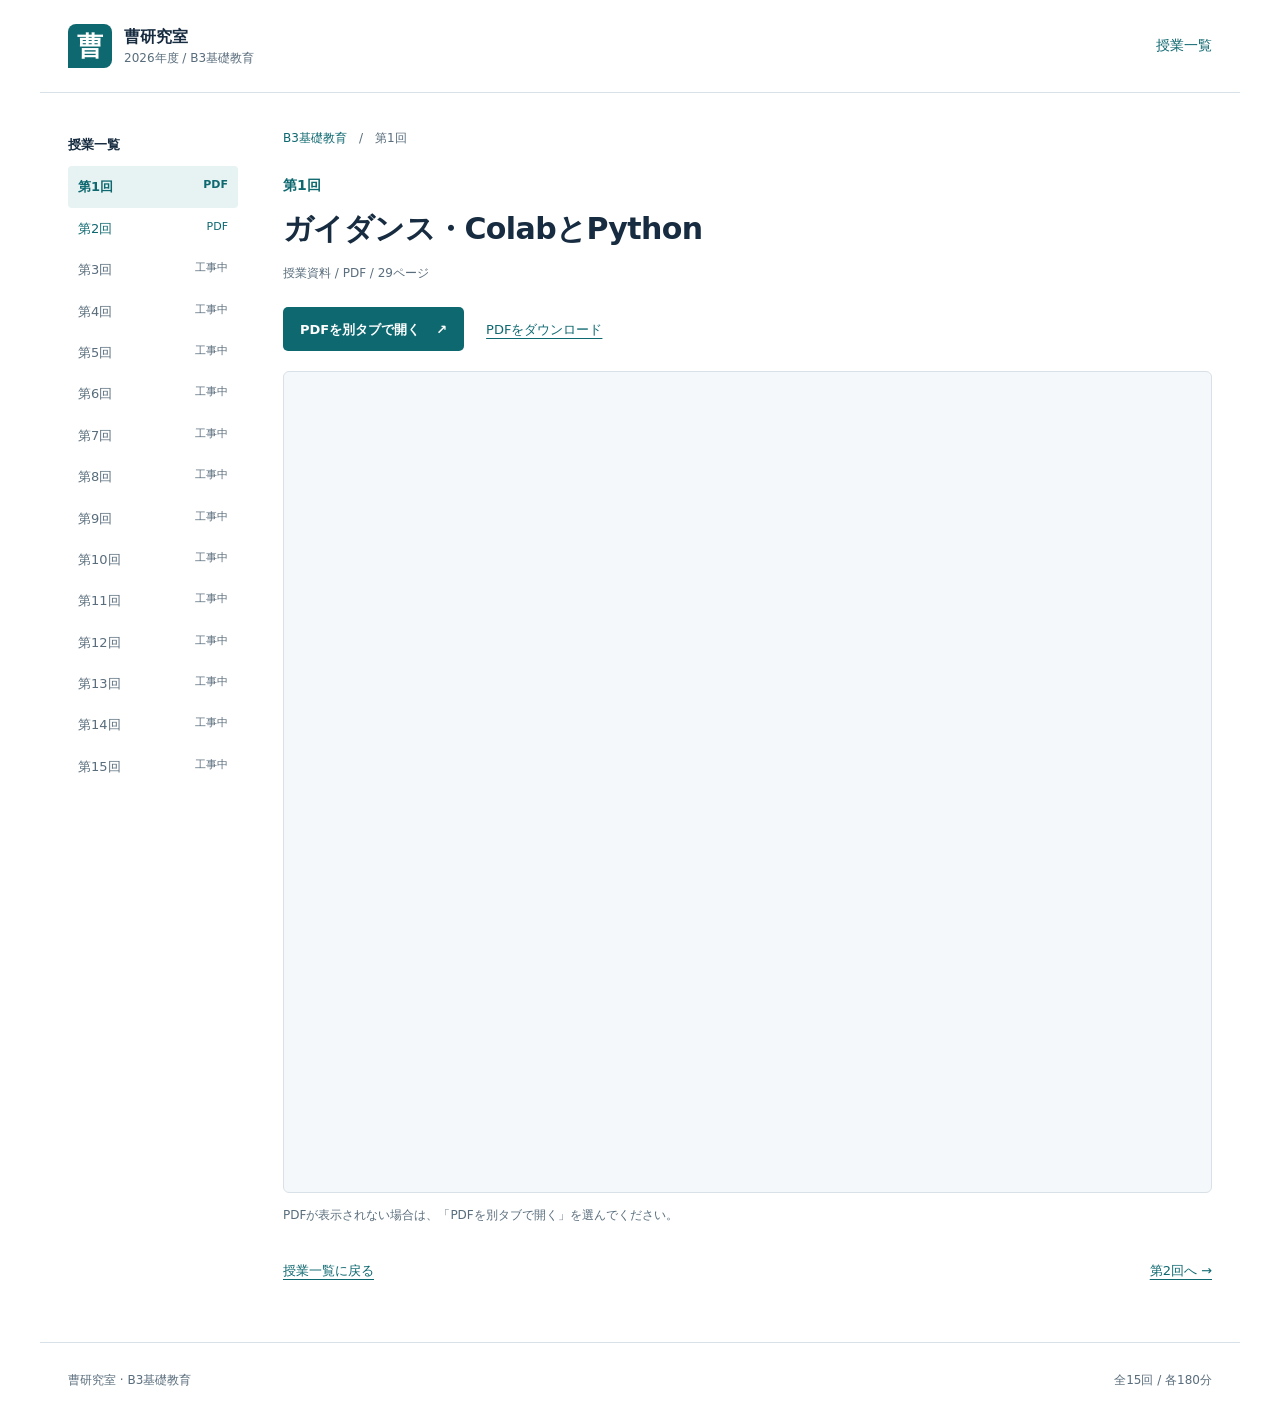
==== lessons/01/index.html @ a36f051e "Organize one 15-session course with PDFs for sessions 1 and 2" ====
<!doctype html><html lang="ja"><head><meta charset="utf-8"><meta name="viewport" content="width=device-width, initial-scale=1"><meta name="description" content="曹研究室 B3基礎教育。全15回の授業資料。"><meta name="theme-color" content="#0e6870"><title>第1回 ガイダンス・ColabとPython｜曹研究室 B3基礎教育</title><link rel="icon" href="../../assets/favicon.svg" type="image/svg+xml"><link rel="stylesheet" href="../../assets/styles.css"></head><body><a class="skip" href="#main">本文へ移動</a><header class="site-header"><a class="brand" href="../../"><span class="brand-mark" aria-hidden="true">曹</span><span>曹研究室<span class="brand-sub">2026年度 / B3基礎教育</span></span></a><a class="all-lessons" href="../../">授業一覧</a></header><main id="main" class="lesson-layout"><aside class="course-nav"><p>授業一覧</p><nav aria-label="各回の資料"><ol><li><a href="../01/" aria-current="page"><span>第1回</span><span class="nav-status">PDF</span></a></li><li><a href="../02/"><span>第2回</span><span class="nav-status">PDF</span></a></li><li class="nav-pending"><span>第3回</span><span class="nav-status">工事中</span></li><li class="nav-pending"><span>第4回</span><span class="nav-status">工事中</span></li><li class="nav-pending"><span>第5回</span><span class="nav-status">工事中</span></li><li class="nav-pending"><span>第6回</span><span class="nav-status">工事中</span></li><li class="nav-pending"><span>第7回</span><span class="nav-status">工事中</span></li><li class="nav-pending"><span>第8回</span><span class="nav-status">工事中</span></li><li class="nav-pending"><span>第9回</span><span class="nav-status">工事中</span></li><li class="nav-pending"><span>第10回</span><span class="nav-status">工事中</span></li><li class="nav-pending"><span>第11回</span><span class="nav-status">工事中</span></li><li class="nav-pending"><span>第12回</span><span class="nav-status">工事中</span></li><li class="nav-pending"><span>第13回</span><span class="nav-status">工事中</span></li><li class="nav-pending"><span>第14回</span><span class="nav-status">工事中</span></li><li class="nav-pending"><span>第15回</span><span class="nav-status">工事中</span></li></ol></nav></aside><article class="lesson-page"><nav class="breadcrumb" aria-label="パンくず"><a href="../../">B3基礎教育</a><span aria-hidden="true">/</span><span>第1回</span></nav><header class="lesson-heading"><p class="course-label">第1回</p><h1>ガイダンス・ColabとPython</h1><p class="pdf-description">授業資料 / PDF / 29ページ</p></header><div class="pdf-actions"><a class="button primary" href="../../materials/01/slides.pdf" target="_blank" rel="noopener">PDFを別タブで開く <span aria-hidden="true">↗</span></a><a class="download-link" href="../../materials/01/slides.pdf" download="B3_第1回.pdf">PDFをダウンロード</a></div><div class="pdf-viewer"><iframe src="../../materials/01/slides.pdf#view=FitH" title="第1回 ガイダンス・ColabとPython 授業資料PDF"></iframe></div><p class="viewer-note">PDFが表示されない場合は、「PDFを別タブで開く」を選んでください。</p><nav class="lesson-bottom" aria-label="授業の移動"><a href="../../">授業一覧に戻る</a><a href="../02/">第2回へ →</a></nav></article></main><footer class="site-footer"><span>曹研究室 · B3基礎教育</span><span>全15回 / 各180分</span></footer></body></html>
---- assets/styles.css ----
:root{--ink:#172c40;--muted:#596d7c;--teal:#0e6870;--line:#d8e1e7;--wash:#f5f8fa;--focus:#d67516}*{box-sizing:border-box}html{scroll-behavior:smooth}body{margin:0;color:var(--ink);background:#fff;font-family:"Noto Sans CJK JP","Yu Gothic","Hiragino Kaku Gothic ProN",system-ui,sans-serif;font-size:16px;line-height:1.8}a{color:var(--teal);text-underline-offset:4px}a:hover{color:#284cbd}a:focus-visible{outline:3px solid var(--focus);outline-offset:4px}h1,h2,p,ol{margin:0}h1,h2{line-height:1.5}.skip{position:absolute;left:20px;top:-100px;background:white;padding:8px 16px;z-index:10}.skip:focus{top:10px}.site-header{max-width:1200px;margin:auto;padding:24px 28px;border-bottom:1px solid var(--line);display:flex;justify-content:space-between;align-items:center;gap:24px}.brand{display:flex;gap:12px;align-items:center;text-decoration:none;color:var(--ink);font-weight:700;line-height:1.5}.brand-mark{display:grid;place-items:center;width:44px;height:44px;background:var(--teal);color:white;font-size:26px;border-radius:8px 8px 8px 0}.brand-sub{display:block;color:var(--muted);font-size:12px;font-weight:500}.all-lessons{font-size:14px;text-decoration:none}.course-home{max-width:1000px;padding:0 28px 65px;margin:auto}.course-intro{padding:52px 0 38px}.course-label{font-size:14px;font-weight:700;color:var(--teal);margin-bottom:8px}.course-intro h1{font-size:42px;letter-spacing:-.03em}.course-description{font-size:17px;color:var(--muted);margin:14px 0 20px}.course-facts{display:flex;gap:24px;color:var(--muted);font-size:13px}.outline-heading{display:flex;align-items:center;justify-content:space-between;gap:20px;margin-bottom:15px}.outline-heading h2{font-size:23px}.outline-heading p{font-size:12px;color:var(--muted)}.lesson-list{list-style:none;padding:0;border-top:2px solid var(--teal)}.lesson-list>li{border-bottom:1px solid var(--line)}.lesson-row{display:grid;grid-template-columns:100px minmax(0,1fr) auto;align-items:center;gap:24px;min-height:75px;padding:19px 22px}.available{color:var(--ink);text-decoration:none}.available:hover{background:#edf6f6;color:var(--teal)}.lesson-number{font-size:17px;font-weight:700;white-space:nowrap}.available .lesson-number{color:var(--teal)}.lesson-title{font-size:16px;font-weight:600}.row-action{font-size:13px;color:var(--teal);white-space:nowrap}.row-action span{margin-left:10px}.pending{background:var(--wash);min-height:66px;color:var(--muted)}.pending .lesson-number{font-weight:500}.construction{font-size:14px;grid-column:2/4}.site-footer{max-width:1200px;padding:27px 28px;margin:auto;display:flex;justify-content:space-between;gap:20px;border-top:1px solid var(--line);font-size:12px;color:var(--muted)}.lesson-layout{max-width:1200px;margin:auto;display:grid;grid-template-columns:170px minmax(0,1fr);gap:45px;padding:35px 28px 60px}.course-nav{font-size:13px;padding-top:5px}.course-nav>p{font-weight:700;margin-bottom:10px}.course-nav ol{list-style:none;padding:0}.course-nav li a,.nav-pending{display:flex;justify-content:space-between;gap:20px;padding:9px 10px}.course-nav li a{text-decoration:none;border-radius:4px}.course-nav a[aria-current=page]{background:#e7f2f2;font-weight:700}.nav-pending{color:var(--muted)}.nav-status{font-size:11px}.breadcrumb{display:flex;gap:12px;font-size:12px;color:var(--muted);margin-bottom:23px}.breadcrumb a{text-decoration:none}.lesson-heading h1{font-size:30px;letter-spacing:-.02em}.pdf-description{font-size:12px;color:var(--muted);margin-top:12px}.pdf-actions{display:flex;align-items:center;flex-wrap:wrap;gap:22px;margin:23px 0 20px}.button{display:inline-flex;align-items:center;justify-content:center;gap:16px;padding:10px 17px;border-radius:5px;text-decoration:none;min-height:44px;font-size:13px;font-weight:700}.button.primary{background:var(--teal);color:white}.button.primary:hover{background:#084f56}.download-link{font-size:13px}.pdf-viewer{border:1px solid var(--line);background:var(--wash);border-radius:6px;overflow:hidden}.pdf-viewer iframe{display:block;width:100%;height:820px;border:0}.viewer-note{font-size:12px;color:var(--muted);margin-top:12px}.lesson-bottom{display:flex;justify-content:space-between;font-size:13px;gap:20px;margin-top:32px}.lesson-page{min-width:0}@media(max-width:800px){.lesson-layout{grid-template-columns:1fr;gap:0;padding:25px 20px 40px}.course-nav{display:none}.lesson-heading h1{font-size:26px}.pdf-viewer iframe{height:70vh;min-height:420px}}@media(max-width:600px){.site-header{padding:20px}.course-home{padding:0 20px 45px}.course-intro{padding:35px 0 28px}.course-intro h1{font-size:34px}.course-description{font-size:14px}.outline-heading{align-items:start;flex-direction:column;gap:8px}.lesson-row{grid-template-columns:62px minmax(0,1fr);gap:7px 15px;padding:17px 12px}.lesson-number{font-size:16px}.lesson-title{font-size:14px}.row-action{grid-column:2;font-size:12px}.construction{grid-column:2}.pending{min-height:60px}.site-footer{padding:24px 20px;flex-wrap:wrap}.brand-sub{font-size:11px}.all-lessons{font-size:12px}.pdf-actions{gap:16px}.lesson-heading h1{font-size:24px}}@media(prefers-reduced-motion:reduce){html{scroll-behavior:auto}}
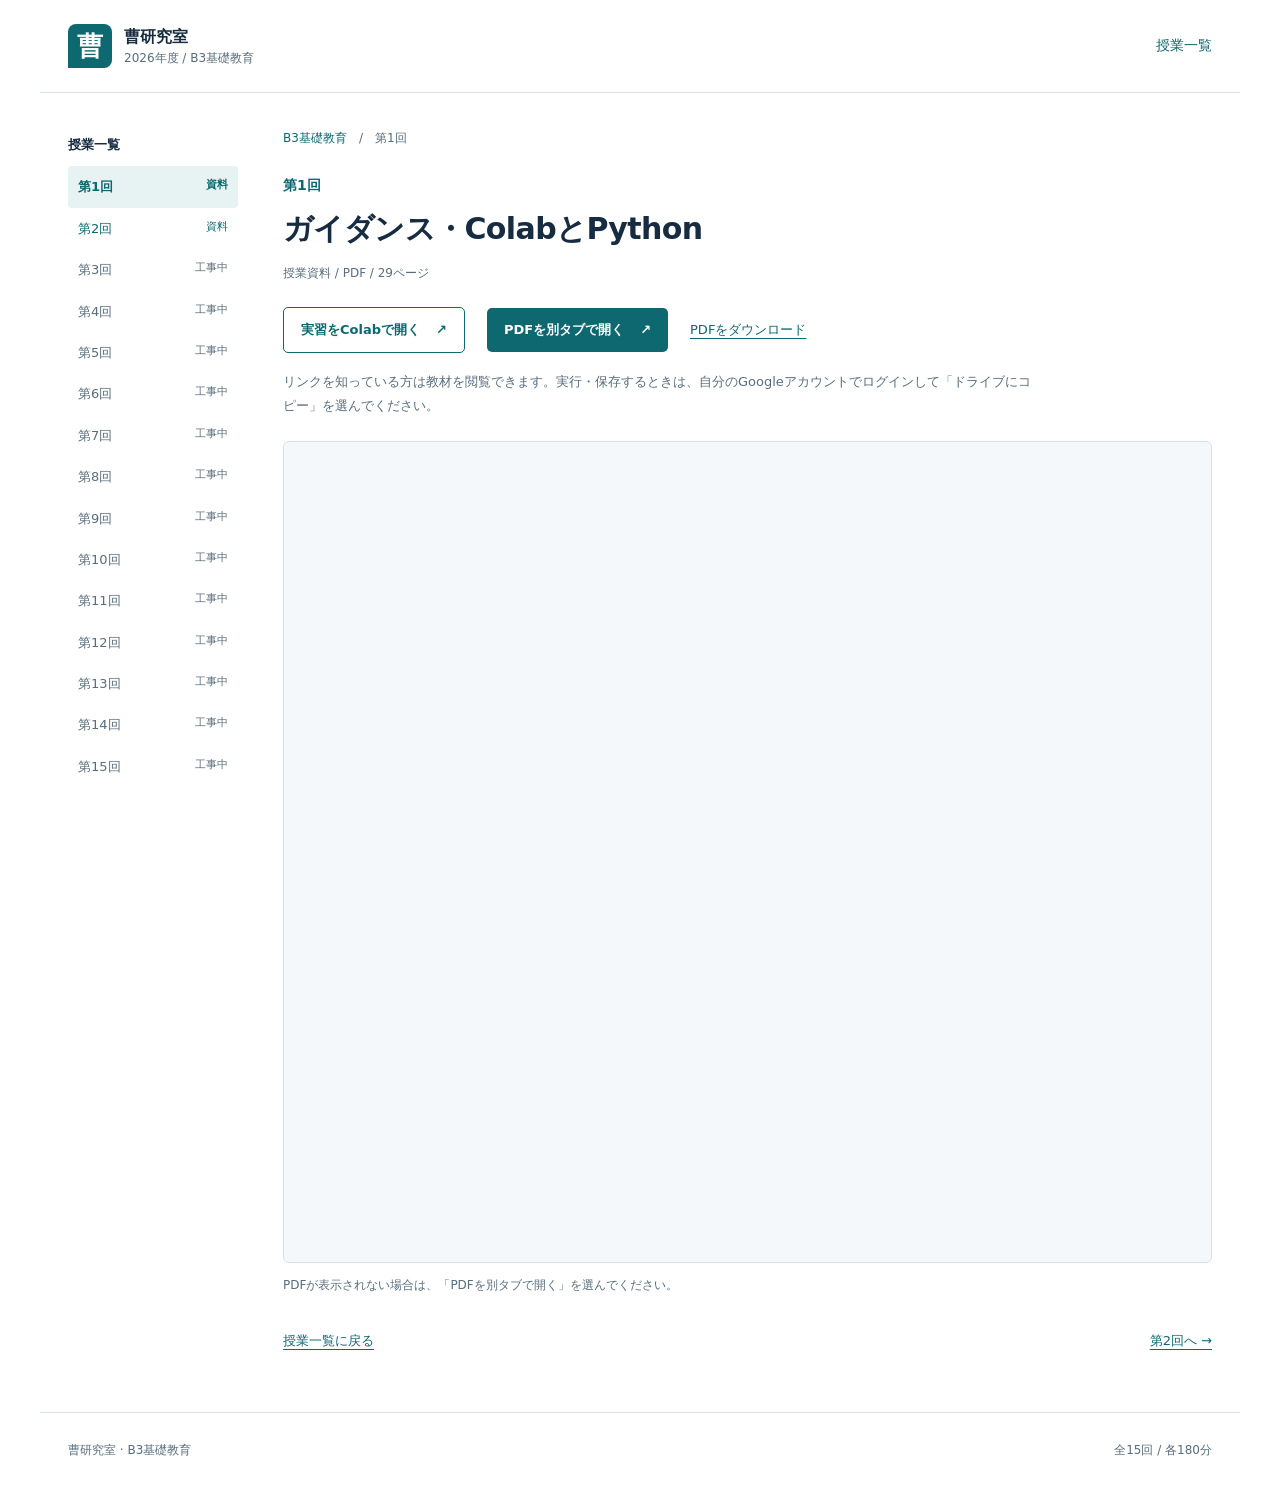
==== commit 464cf9fa: "Use original anyone-with-link Drive notebooks for Colab lessons" ====
--- a/lessons/01/index.html
+++ b/lessons/01/index.html
@@ -1 +1 @@
-<!doctype html><html lang="ja"><head><meta charset="utf-8"><meta name="viewport" content="width=device-width, initial-scale=1"><meta name="description" content="曹研究室 B3基礎教育。全15回の授業資料。"><meta name="theme-color" content="#0e6870"><title>第1回 ガイダンス・ColabとPython｜曹研究室 B3基礎教育</title><link rel="icon" href="../../assets/favicon.svg" type="image/svg+xml"><link rel="stylesheet" href="../../assets/styles.css"></head><body><a class="skip" href="#main">本文へ移動</a><header class="site-header"><a class="brand" href="../../"><span class="brand-mark" aria-hidden="true">曹</span><span>曹研究室<span class="brand-sub">2026年度 / B3基礎教育</span></span></a><a class="all-lessons" href="../../">授業一覧</a></header><main id="main" class="lesson-layout"><aside class="course-nav"><p>授業一覧</p><nav aria-label="各回の資料"><ol><li><a href="../01/" aria-current="page"><span>第1回</span><span class="nav-status">PDF</span></a></li><li><a href="../02/"><span>第2回</span><span class="nav-status">PDF</span></a></li><li class="nav-pending"><span>第3回</span><span class="nav-status">工事中</span></li><li class="nav-pending"><span>第4回</span><span class="nav-status">工事中</span></li><li class="nav-pending"><span>第5回</span><span class="nav-status">工事中</span></li><li class="nav-pending"><span>第6回</span><span class="nav-status">工事中</span></li><li class="nav-pending"><span>第7回</span><span class="nav-status">工事中</span></li><li class="nav-pending"><span>第8回</span><span class="nav-status">工事中</span></li><li class="nav-pending"><span>第9回</span><span class="nav-status">工事中</span></li><li class="nav-pending"><span>第10回</span><span class="nav-status">工事中</span></li><li class="nav-pending"><span>第11回</span><span class="nav-status">工事中</span></li><li class="nav-pending"><span>第12回</span><span class="nav-status">工事中</span></li><li class="nav-pending"><span>第13回</span><span class="nav-status">工事中</span></li><li class="nav-pending"><span>第14回</span><span class="nav-status">工事中</span></li><li class="nav-pending"><span>第15回</span><span class="nav-status">工事中</span></li></ol></nav></aside><article class="lesson-page"><nav class="breadcrumb" aria-label="パンくず"><a href="../../">B3基礎教育</a><span aria-hidden="true">/</span><span>第1回</span></nav><header class="lesson-heading"><p class="course-label">第1回</p><h1>ガイダンス・ColabとPython</h1><p class="pdf-description">授業資料 / PDF / 29ページ</p></header><div class="pdf-actions"><a class="button primary" href="../../materials/01/slides.pdf" target="_blank" rel="noopener">PDFを別タブで開く <span aria-hidden="true">↗</span></a><a class="download-link" href="../../materials/01/slides.pdf" download="B3_第1回.pdf">PDFをダウンロード</a></div><div class="pdf-viewer"><iframe src="../../materials/01/slides.pdf#view=FitH" title="第1回 ガイダンス・ColabとPython 授業資料PDF"></iframe></div><p class="viewer-note">PDFが表示されない場合は、「PDFを別タブで開く」を選んでください。</p><nav class="lesson-bottom" aria-label="授業の移動"><a href="../../">授業一覧に戻る</a><a href="../02/">第2回へ →</a></nav></article></main><footer class="site-footer"><span>曹研究室 · B3基礎教育</span><span>全15回 / 各180分</span></footer></body></html>+<!doctype html><html lang="ja"><head><meta charset="utf-8"><meta name="viewport" content="width=device-width, initial-scale=1"><meta name="description" content="曹研究室 B3基礎教育。全15回の授業資料。"><meta name="theme-color" content="#0e6870"><title>第1回 ガイダンス・ColabとPython｜曹研究室 B3基礎教育</title><link rel="icon" href="../../assets/favicon.svg" type="image/svg+xml"><link rel="stylesheet" href="../../assets/styles.css"></head><body><a class="skip" href="#main">本文へ移動</a><header class="site-header"><a class="brand" href="../../"><span class="brand-mark" aria-hidden="true">曹</span><span>曹研究室<span class="brand-sub">2026年度 / B3基礎教育</span></span></a><a class="all-lessons" href="../../">授業一覧</a></header><main id="main" class="lesson-layout"><aside class="course-nav"><p>授業一覧</p><nav aria-label="各回の資料"><ol><li><a href="../01/" aria-current="page"><span>第1回</span><span class="nav-status">資料</span></a></li><li><a href="../02/"><span>第2回</span><span class="nav-status">資料</span></a></li><li class="nav-pending"><span>第3回</span><span class="nav-status">工事中</span></li><li class="nav-pending"><span>第4回</span><span class="nav-status">工事中</span></li><li class="nav-pending"><span>第5回</span><span class="nav-status">工事中</span></li><li class="nav-pending"><span>第6回</span><span class="nav-status">工事中</span></li><li class="nav-pending"><span>第7回</span><span class="nav-status">工事中</span></li><li class="nav-pending"><span>第8回</span><span class="nav-status">工事中</span></li><li class="nav-pending"><span>第9回</span><span class="nav-status">工事中</span></li><li class="nav-pending"><span>第10回</span><span class="nav-status">工事中</span></li><li class="nav-pending"><span>第11回</span><span class="nav-status">工事中</span></li><li class="nav-pending"><span>第12回</span><span class="nav-status">工事中</span></li><li class="nav-pending"><span>第13回</span><span class="nav-status">工事中</span></li><li class="nav-pending"><span>第14回</span><span class="nav-status">工事中</span></li><li class="nav-pending"><span>第15回</span><span class="nav-status">工事中</span></li></ol></nav></aside><article class="lesson-page"><nav class="breadcrumb" aria-label="パンくず"><a href="../../">B3基礎教育</a><span aria-hidden="true">/</span><span>第1回</span></nav><header class="lesson-heading"><p class="course-label">第1回</p><h1>ガイダンス・ColabとPython</h1><p class="pdf-description">授業資料 / PDF / 29ページ</p></header><div class="pdf-actions"><a class="button colab" href="https://colab.research.google.com/drive/1ZdDFFNfeDRK4dEzME4E3wEAp5zHElpoN?usp=sharing" target="_blank" rel="noopener">実習をColabで開く <span aria-hidden="true">↗</span></a><a class="button primary" href="../../materials/01/slides.pdf" target="_blank" rel="noopener">PDFを別タブで開く <span aria-hidden="true">↗</span></a><a class="download-link" href="../../materials/01/slides.pdf" download="B3_第1回.pdf">PDFをダウンロード</a></div><p class="colab-note">リンクを知っている方は教材を閲覧できます。実行・保存するときは、自分のGoogleアカウントでログインして「ドライブにコピー」を選んでください。</p><div class="pdf-viewer"><iframe src="../../materials/01/slides.pdf#view=FitH" title="第1回 ガイダンス・ColabとPython 授業資料PDF"></iframe></div><p class="viewer-note">PDFが表示されない場合は、「PDFを別タブで開く」を選んでください。</p><nav class="lesson-bottom" aria-label="授業の移動"><a href="../../">授業一覧に戻る</a><a href="../02/">第2回へ →</a></nav></article></main><footer class="site-footer"><span>曹研究室 · B3基礎教育</span><span>全15回 / 各180分</span></footer></body></html>
--- a/assets/styles.css
+++ b/assets/styles.css
@@ -1,2 +1,4 @@
 
 :root{--ink:#172c40;--muted:#596d7c;--teal:#0e6870;--line:#d8e1e7;--wash:#f5f8fa;--focus:#d67516}*{box-sizing:border-box}html{scroll-behavior:smooth}body{margin:0;color:var(--ink);background:#fff;font-family:"Noto Sans CJK JP","Yu Gothic","Hiragino Kaku Gothic ProN",system-ui,sans-serif;font-size:16px;line-height:1.8}a{color:var(--teal);text-underline-offset:4px}a:hover{color:#284cbd}a:focus-visible{outline:3px solid var(--focus);outline-offset:4px}h1,h2,p,ol{margin:0}h1,h2{line-height:1.5}.skip{position:absolute;left:20px;top:-100px;background:white;padding:8px 16px;z-index:10}.skip:focus{top:10px}.site-header{max-width:1200px;margin:auto;padding:24px 28px;border-bottom:1px solid var(--line);display:flex;justify-content:space-between;align-items:center;gap:24px}.brand{display:flex;gap:12px;align-items:center;text-decoration:none;color:var(--ink);font-weight:700;line-height:1.5}.brand-mark{display:grid;place-items:center;width:44px;height:44px;background:var(--teal);color:white;font-size:26px;border-radius:8px 8px 8px 0}.brand-sub{display:block;color:var(--muted);font-size:12px;font-weight:500}.all-lessons{font-size:14px;text-decoration:none}.course-home{max-width:1000px;padding:0 28px 65px;margin:auto}.course-intro{padding:52px 0 38px}.course-label{font-size:14px;font-weight:700;color:var(--teal);margin-bottom:8px}.course-intro h1{font-size:42px;letter-spacing:-.03em}.course-description{font-size:17px;color:var(--muted);margin:14px 0 20px}.course-facts{display:flex;gap:24px;color:var(--muted);font-size:13px}.outline-heading{display:flex;align-items:center;justify-content:space-between;gap:20px;margin-bottom:15px}.outline-heading h2{font-size:23px}.outline-heading p{font-size:12px;color:var(--muted)}.lesson-list{list-style:none;padding:0;border-top:2px solid var(--teal)}.lesson-list>li{border-bottom:1px solid var(--line)}.lesson-row{display:grid;grid-template-columns:100px minmax(0,1fr) auto;align-items:center;gap:24px;min-height:75px;padding:19px 22px}.available{color:var(--ink);text-decoration:none}.available:hover{background:#edf6f6;color:var(--teal)}.lesson-number{font-size:17px;font-weight:700;white-space:nowrap}.available .lesson-number{color:var(--teal)}.lesson-title{font-size:16px;font-weight:600}.row-action{font-size:13px;color:var(--teal);white-space:nowrap}.row-action span{margin-left:10px}.pending{background:var(--wash);min-height:66px;color:var(--muted)}.pending .lesson-number{font-weight:500}.construction{font-size:14px;grid-column:2/4}.site-footer{max-width:1200px;padding:27px 28px;margin:auto;display:flex;justify-content:space-between;gap:20px;border-top:1px solid var(--line);font-size:12px;color:var(--muted)}.lesson-layout{max-width:1200px;margin:auto;display:grid;grid-template-columns:170px minmax(0,1fr);gap:45px;padding:35px 28px 60px}.course-nav{font-size:13px;padding-top:5px}.course-nav>p{font-weight:700;margin-bottom:10px}.course-nav ol{list-style:none;padding:0}.course-nav li a,.nav-pending{display:flex;justify-content:space-between;gap:20px;padding:9px 10px}.course-nav li a{text-decoration:none;border-radius:4px}.course-nav a[aria-current=page]{background:#e7f2f2;font-weight:700}.nav-pending{color:var(--muted)}.nav-status{font-size:11px}.breadcrumb{display:flex;gap:12px;font-size:12px;color:var(--muted);margin-bottom:23px}.breadcrumb a{text-decoration:none}.lesson-heading h1{font-size:30px;letter-spacing:-.02em}.pdf-description{font-size:12px;color:var(--muted);margin-top:12px}.pdf-actions{display:flex;align-items:center;flex-wrap:wrap;gap:22px;margin:23px 0 20px}.button{display:inline-flex;align-items:center;justify-content:center;gap:16px;padding:10px 17px;border-radius:5px;text-decoration:none;min-height:44px;font-size:13px;font-weight:700}.button.primary{background:var(--teal);color:white}.button.primary:hover{background:#084f56}.download-link{font-size:13px}.pdf-viewer{border:1px solid var(--line);background:var(--wash);border-radius:6px;overflow:hidden}.pdf-viewer iframe{display:block;width:100%;height:820px;border:0}.viewer-note{font-size:12px;color:var(--muted);margin-top:12px}.lesson-bottom{display:flex;justify-content:space-between;font-size:13px;gap:20px;margin-top:32px}.lesson-page{min-width:0}@media(max-width:800px){.lesson-layout{grid-template-columns:1fr;gap:0;padding:25px 20px 40px}.course-nav{display:none}.lesson-heading h1{font-size:26px}.pdf-viewer iframe{height:70vh;min-height:420px}}@media(max-width:600px){.site-header{padding:20px}.course-home{padding:0 20px 45px}.course-intro{padding:35px 0 28px}.course-intro h1{font-size:34px}.course-description{font-size:14px}.outline-heading{align-items:start;flex-direction:column;gap:8px}.lesson-row{grid-template-columns:62px minmax(0,1fr);gap:7px 15px;padding:17px 12px}.lesson-number{font-size:16px}.lesson-title{font-size:14px}.row-action{grid-column:2;font-size:12px}.construction{grid-column:2}.pending{min-height:60px}.site-footer{padding:24px 20px;flex-wrap:wrap}.brand-sub{font-size:11px}.all-lessons{font-size:12px}.pdf-actions{gap:16px}.lesson-heading h1{font-size:24px}}@media(prefers-reduced-motion:reduce){html{scroll-behavior:auto}}
+
+.button.colab{background:#fff;color:var(--teal);border:1px solid var(--teal)}.button.colab:hover{background:#edf6f6}.colab-note{font-size:13px;line-height:1.9;color:var(--muted);margin:-3px 0 22px;max-width:58em}
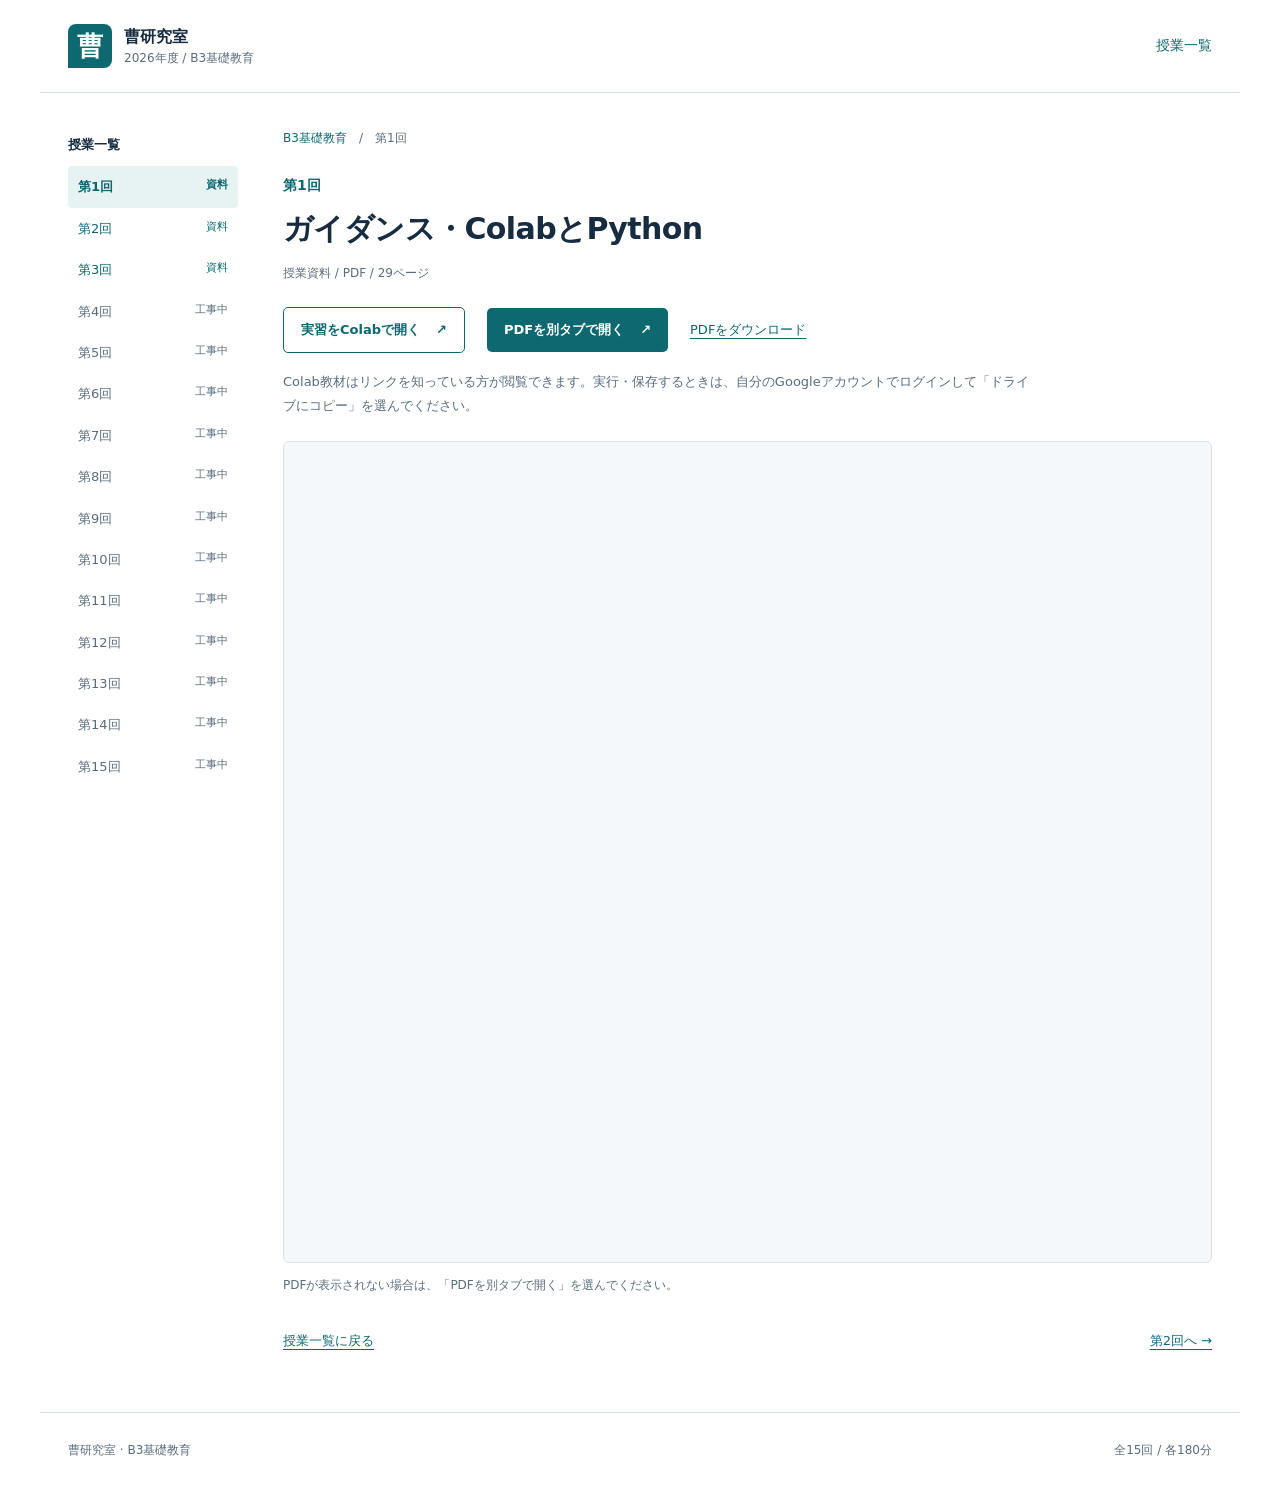
==== commit 6d7756a1: "Publish beginner MuJoCo lesson with direct Colab notebook" ====
--- a/lessons/01/index.html
+++ b/lessons/01/index.html
@@ -1 +1 @@
-<!doctype html><html lang="ja"><head><meta charset="utf-8"><meta name="viewport" content="width=device-width, initial-scale=1"><meta name="description" content="曹研究室 B3基礎教育。全15回の授業資料。"><meta name="theme-color" content="#0e6870"><title>第1回 ガイダンス・ColabとPython｜曹研究室 B3基礎教育</title><link rel="icon" href="../../assets/favicon.svg" type="image/svg+xml"><link rel="stylesheet" href="../../assets/styles.css"></head><body><a class="skip" href="#main">本文へ移動</a><header class="site-header"><a class="brand" href="../../"><span class="brand-mark" aria-hidden="true">曹</span><span>曹研究室<span class="brand-sub">2026年度 / B3基礎教育</span></span></a><a class="all-lessons" href="../../">授業一覧</a></header><main id="main" class="lesson-layout"><aside class="course-nav"><p>授業一覧</p><nav aria-label="各回の資料"><ol><li><a href="../01/" aria-current="page"><span>第1回</span><span class="nav-status">資料</span></a></li><li><a href="../02/"><span>第2回</span><span class="nav-status">資料</span></a></li><li class="nav-pending"><span>第3回</span><span class="nav-status">工事中</span></li><li class="nav-pending"><span>第4回</span><span class="nav-status">工事中</span></li><li class="nav-pending"><span>第5回</span><span class="nav-status">工事中</span></li><li class="nav-pending"><span>第6回</span><span class="nav-status">工事中</span></li><li class="nav-pending"><span>第7回</span><span class="nav-status">工事中</span></li><li class="nav-pending"><span>第8回</span><span class="nav-status">工事中</span></li><li class="nav-pending"><span>第9回</span><span class="nav-status">工事中</span></li><li class="nav-pending"><span>第10回</span><span class="nav-status">工事中</span></li><li class="nav-pending"><span>第11回</span><span class="nav-status">工事中</span></li><li class="nav-pending"><span>第12回</span><span class="nav-status">工事中</span></li><li class="nav-pending"><span>第13回</span><span class="nav-status">工事中</span></li><li class="nav-pending"><span>第14回</span><span class="nav-status">工事中</span></li><li class="nav-pending"><span>第15回</span><span class="nav-status">工事中</span></li></ol></nav></aside><article class="lesson-page"><nav class="breadcrumb" aria-label="パンくず"><a href="../../">B3基礎教育</a><span aria-hidden="true">/</span><span>第1回</span></nav><header class="lesson-heading"><p class="course-label">第1回</p><h1>ガイダンス・ColabとPython</h1><p class="pdf-description">授業資料 / PDF / 29ページ</p></header><div class="pdf-actions"><a class="button colab" href="https://colab.research.google.com/drive/1ZdDFFNfeDRK4dEzME4E3wEAp5zHElpoN?usp=sharing" target="_blank" rel="noopener">実習をColabで開く <span aria-hidden="true">↗</span></a><a class="button primary" href="../../materials/01/slides.pdf" target="_blank" rel="noopener">PDFを別タブで開く <span aria-hidden="true">↗</span></a><a class="download-link" href="../../materials/01/slides.pdf" download="B3_第1回.pdf">PDFをダウンロード</a></div><p class="colab-note">リンクを知っている方は教材を閲覧できます。実行・保存するときは、自分のGoogleアカウントでログインして「ドライブにコピー」を選んでください。</p><div class="pdf-viewer"><iframe src="../../materials/01/slides.pdf#view=FitH" title="第1回 ガイダンス・ColabとPython 授業資料PDF"></iframe></div><p class="viewer-note">PDFが表示されない場合は、「PDFを別タブで開く」を選んでください。</p><nav class="lesson-bottom" aria-label="授業の移動"><a href="../../">授業一覧に戻る</a><a href="../02/">第2回へ →</a></nav></article></main><footer class="site-footer"><span>曹研究室 · B3基礎教育</span><span>全15回 / 各180分</span></footer></body></html>+<!doctype html><html lang="ja"><head><meta charset="utf-8"><meta name="viewport" content="width=device-width, initial-scale=1"><meta name="description" content="曹研究室 B3基礎教育。全15回の授業資料。"><meta name="theme-color" content="#0e6870"><title>第1回 ガイダンス・ColabとPython｜曹研究室 B3基礎教育</title><link rel="icon" href="../../assets/favicon.svg" type="image/svg+xml"><link rel="stylesheet" href="../../assets/styles.css"></head><body><a class="skip" href="#main">本文へ移動</a><header class="site-header"><a class="brand" href="../../"><span class="brand-mark" aria-hidden="true">曹</span><span>曹研究室<span class="brand-sub">2026年度 / B3基礎教育</span></span></a><a class="all-lessons" href="../../">授業一覧</a></header><main id="main" class="lesson-layout"><aside class="course-nav"><p>授業一覧</p><nav aria-label="各回の資料"><ol><li><a href="../01/" aria-current="page"><span>第1回</span><span class="nav-status">資料</span></a></li><li><a href="../02/"><span>第2回</span><span class="nav-status">資料</span></a></li><li><a href="../03/"><span>第3回</span><span class="nav-status">資料</span></a></li><li class="nav-pending"><span>第4回</span><span class="nav-status">工事中</span></li><li class="nav-pending"><span>第5回</span><span class="nav-status">工事中</span></li><li class="nav-pending"><span>第6回</span><span class="nav-status">工事中</span></li><li class="nav-pending"><span>第7回</span><span class="nav-status">工事中</span></li><li class="nav-pending"><span>第8回</span><span class="nav-status">工事中</span></li><li class="nav-pending"><span>第9回</span><span class="nav-status">工事中</span></li><li class="nav-pending"><span>第10回</span><span class="nav-status">工事中</span></li><li class="nav-pending"><span>第11回</span><span class="nav-status">工事中</span></li><li class="nav-pending"><span>第12回</span><span class="nav-status">工事中</span></li><li class="nav-pending"><span>第13回</span><span class="nav-status">工事中</span></li><li class="nav-pending"><span>第14回</span><span class="nav-status">工事中</span></li><li class="nav-pending"><span>第15回</span><span class="nav-status">工事中</span></li></ol></nav></aside><article class="lesson-page"><nav class="breadcrumb" aria-label="パンくず"><a href="../../">B3基礎教育</a><span aria-hidden="true">/</span><span>第1回</span></nav><header class="lesson-heading"><p class="course-label">第1回</p><h1>ガイダンス・ColabとPython</h1><p class="pdf-description">授業資料 / PDF / 29ページ</p></header><div class="pdf-actions"><a class="button colab" href="https://colab.research.google.com/drive/1ZdDFFNfeDRK4dEzME4E3wEAp5zHElpoN?usp=sharing" target="_blank" rel="noopener">実習をColabで開く <span aria-hidden="true">↗</span></a><a class="button primary" href="../../materials/01/slides.pdf" target="_blank" rel="noopener">PDFを別タブで開く <span aria-hidden="true">↗</span></a><a class="download-link" href="../../materials/01/slides.pdf" download="B3_第1回.pdf">PDFをダウンロード</a></div><p class="colab-note">Colab教材はリンクを知っている方が閲覧できます。実行・保存するときは、自分のGoogleアカウントでログインして「ドライブにコピー」を選んでください。</p><div class="pdf-viewer"><iframe src="../../materials/01/slides.pdf#view=FitH" title="第1回 ガイダンス・ColabとPython 授業資料PDF"></iframe></div><p class="viewer-note">PDFが表示されない場合は、「PDFを別タブで開く」を選んでください。</p><nav class="lesson-bottom" aria-label="授業の移動"><a href="../../">授業一覧に戻る</a><a href="../02/">第2回へ →</a></nav></article></main><footer class="site-footer"><span>曹研究室 · B3基礎教育</span><span>全15回 / 各180分</span></footer></body></html>
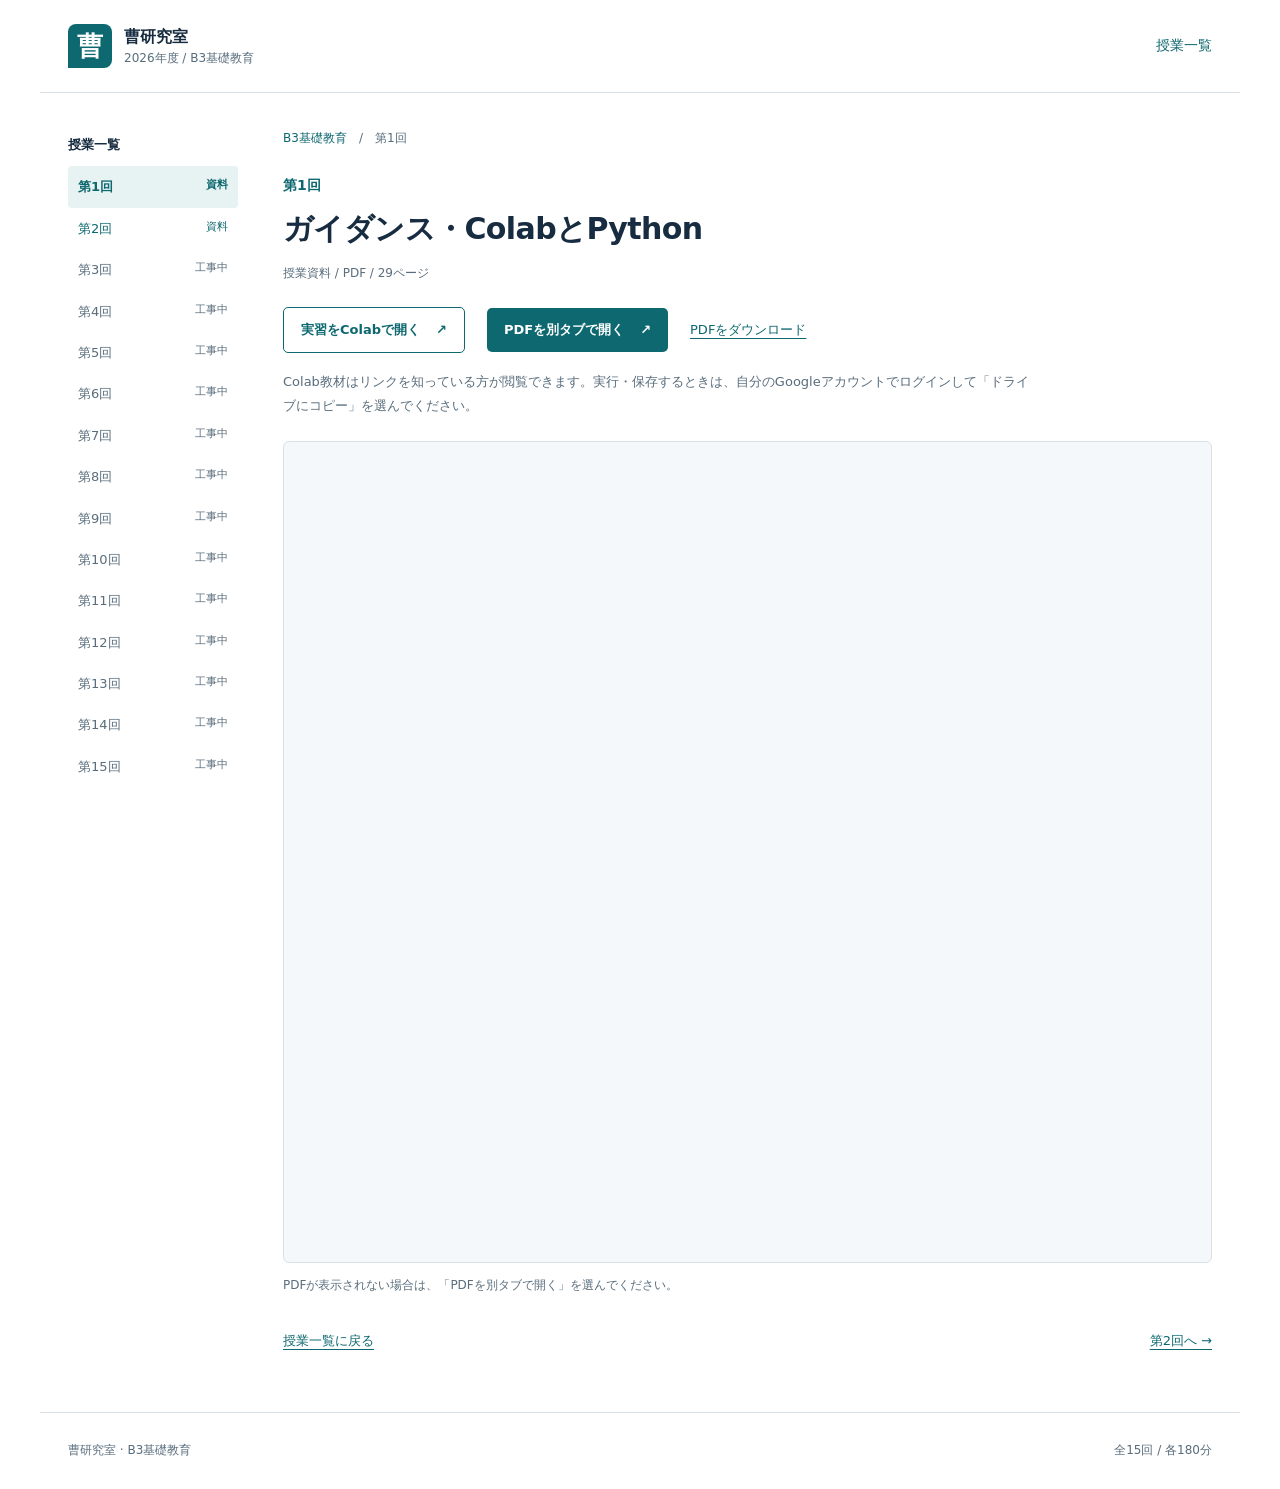
==== commit f6b9da54: "Temporarily withdraw lesson 03 public materials" ====
--- a/lessons/01/index.html
+++ b/lessons/01/index.html
@@ -1 +1 @@
-<!doctype html><html lang="ja"><head><meta charset="utf-8"><meta name="viewport" content="width=device-width, initial-scale=1"><meta name="description" content="曹研究室 B3基礎教育。全15回の授業資料。"><meta name="theme-color" content="#0e6870"><title>第1回 ガイダンス・ColabとPython｜曹研究室 B3基礎教育</title><link rel="icon" href="../../assets/favicon.svg" type="image/svg+xml"><link rel="stylesheet" href="../../assets/styles.css"></head><body><a class="skip" href="#main">本文へ移動</a><header class="site-header"><a class="brand" href="../../"><span class="brand-mark" aria-hidden="true">曹</span><span>曹研究室<span class="brand-sub">2026年度 / B3基礎教育</span></span></a><a class="all-lessons" href="../../">授業一覧</a></header><main id="main" class="lesson-layout"><aside class="course-nav"><p>授業一覧</p><nav aria-label="各回の資料"><ol><li><a href="../01/" aria-current="page"><span>第1回</span><span class="nav-status">資料</span></a></li><li><a href="../02/"><span>第2回</span><span class="nav-status">資料</span></a></li><li><a href="../03/"><span>第3回</span><span class="nav-status">資料</span></a></li><li class="nav-pending"><span>第4回</span><span class="nav-status">工事中</span></li><li class="nav-pending"><span>第5回</span><span class="nav-status">工事中</span></li><li class="nav-pending"><span>第6回</span><span class="nav-status">工事中</span></li><li class="nav-pending"><span>第7回</span><span class="nav-status">工事中</span></li><li class="nav-pending"><span>第8回</span><span class="nav-status">工事中</span></li><li class="nav-pending"><span>第9回</span><span class="nav-status">工事中</span></li><li class="nav-pending"><span>第10回</span><span class="nav-status">工事中</span></li><li class="nav-pending"><span>第11回</span><span class="nav-status">工事中</span></li><li class="nav-pending"><span>第12回</span><span class="nav-status">工事中</span></li><li class="nav-pending"><span>第13回</span><span class="nav-status">工事中</span></li><li class="nav-pending"><span>第14回</span><span class="nav-status">工事中</span></li><li class="nav-pending"><span>第15回</span><span class="nav-status">工事中</span></li></ol></nav></aside><article class="lesson-page"><nav class="breadcrumb" aria-label="パンくず"><a href="../../">B3基礎教育</a><span aria-hidden="true">/</span><span>第1回</span></nav><header class="lesson-heading"><p class="course-label">第1回</p><h1>ガイダンス・ColabとPython</h1><p class="pdf-description">授業資料 / PDF / 29ページ</p></header><div class="pdf-actions"><a class="button colab" href="https://colab.research.google.com/drive/1ZdDFFNfeDRK4dEzME4E3wEAp5zHElpoN?usp=sharing" target="_blank" rel="noopener">実習をColabで開く <span aria-hidden="true">↗</span></a><a class="button primary" href="../../materials/01/slides.pdf" target="_blank" rel="noopener">PDFを別タブで開く <span aria-hidden="true">↗</span></a><a class="download-link" href="../../materials/01/slides.pdf" download="B3_第1回.pdf">PDFをダウンロード</a></div><p class="colab-note">Colab教材はリンクを知っている方が閲覧できます。実行・保存するときは、自分のGoogleアカウントでログインして「ドライブにコピー」を選んでください。</p><div class="pdf-viewer"><iframe src="../../materials/01/slides.pdf#view=FitH" title="第1回 ガイダンス・ColabとPython 授業資料PDF"></iframe></div><p class="viewer-note">PDFが表示されない場合は、「PDFを別タブで開く」を選んでください。</p><nav class="lesson-bottom" aria-label="授業の移動"><a href="../../">授業一覧に戻る</a><a href="../02/">第2回へ →</a></nav></article></main><footer class="site-footer"><span>曹研究室 · B3基礎教育</span><span>全15回 / 各180分</span></footer></body></html>+<!doctype html><html lang="ja"><head><meta charset="utf-8"><meta name="viewport" content="width=device-width, initial-scale=1"><meta name="description" content="曹研究室 B3基礎教育。全15回の授業資料。"><meta name="theme-color" content="#0e6870"><title>第1回 ガイダンス・ColabとPython｜曹研究室 B3基礎教育</title><link rel="icon" href="../../assets/favicon.svg" type="image/svg+xml"><link rel="stylesheet" href="../../assets/styles.css"></head><body><a class="skip" href="#main">本文へ移動</a><header class="site-header"><a class="brand" href="../../"><span class="brand-mark" aria-hidden="true">曹</span><span>曹研究室<span class="brand-sub">2026年度 / B3基礎教育</span></span></a><a class="all-lessons" href="../../">授業一覧</a></header><main id="main" class="lesson-layout"><aside class="course-nav"><p>授業一覧</p><nav aria-label="各回の資料"><ol><li><a href="../01/" aria-current="page"><span>第1回</span><span class="nav-status">資料</span></a></li><li><a href="../02/"><span>第2回</span><span class="nav-status">資料</span></a></li><li class="nav-pending"><span>第3回</span><span class="nav-status">工事中</span></li><li class="nav-pending"><span>第4回</span><span class="nav-status">工事中</span></li><li class="nav-pending"><span>第5回</span><span class="nav-status">工事中</span></li><li class="nav-pending"><span>第6回</span><span class="nav-status">工事中</span></li><li class="nav-pending"><span>第7回</span><span class="nav-status">工事中</span></li><li class="nav-pending"><span>第8回</span><span class="nav-status">工事中</span></li><li class="nav-pending"><span>第9回</span><span class="nav-status">工事中</span></li><li class="nav-pending"><span>第10回</span><span class="nav-status">工事中</span></li><li class="nav-pending"><span>第11回</span><span class="nav-status">工事中</span></li><li class="nav-pending"><span>第12回</span><span class="nav-status">工事中</span></li><li class="nav-pending"><span>第13回</span><span class="nav-status">工事中</span></li><li class="nav-pending"><span>第14回</span><span class="nav-status">工事中</span></li><li class="nav-pending"><span>第15回</span><span class="nav-status">工事中</span></li></ol></nav></aside><article class="lesson-page"><nav class="breadcrumb" aria-label="パンくず"><a href="../../">B3基礎教育</a><span aria-hidden="true">/</span><span>第1回</span></nav><header class="lesson-heading"><p class="course-label">第1回</p><h1>ガイダンス・ColabとPython</h1><p class="pdf-description">授業資料 / PDF / 29ページ</p></header><div class="pdf-actions"><a class="button colab" href="https://colab.research.google.com/drive/1ZdDFFNfeDRK4dEzME4E3wEAp5zHElpoN?usp=sharing" target="_blank" rel="noopener">実習をColabで開く <span aria-hidden="true">↗</span></a><a class="button primary" href="../../materials/01/slides.pdf" target="_blank" rel="noopener">PDFを別タブで開く <span aria-hidden="true">↗</span></a><a class="download-link" href="../../materials/01/slides.pdf" download="B3_第1回.pdf">PDFをダウンロード</a></div><p class="colab-note">Colab教材はリンクを知っている方が閲覧できます。実行・保存するときは、自分のGoogleアカウントでログインして「ドライブにコピー」を選んでください。</p><div class="pdf-viewer"><iframe src="../../materials/01/slides.pdf#view=FitH" title="第1回 ガイダンス・ColabとPython 授業資料PDF"></iframe></div><p class="viewer-note">PDFが表示されない場合は、「PDFを別タブで開く」を選んでください。</p><nav class="lesson-bottom" aria-label="授業の移動"><a href="../../">授業一覧に戻る</a><a href="../02/">第2回へ →</a></nav></article></main><footer class="site-footer"><span>曹研究室 · B3基礎教育</span><span>全15回 / 各180分</span></footer></body></html>
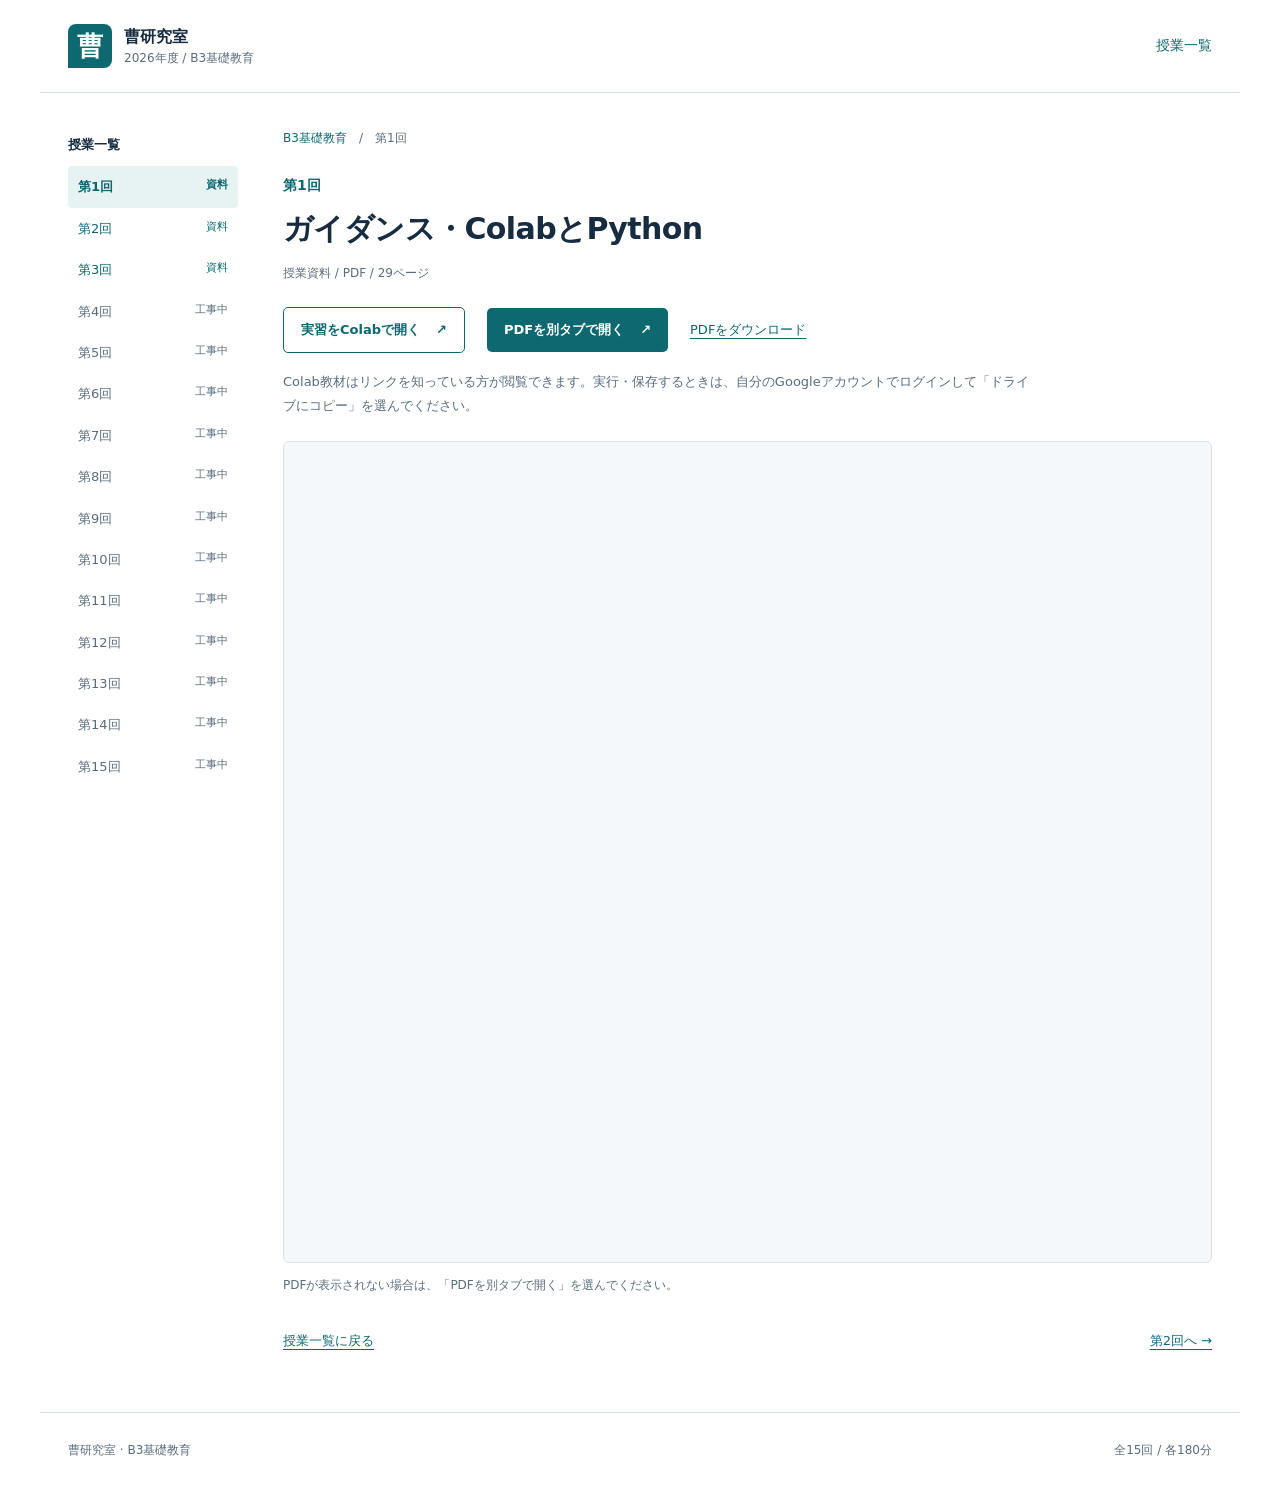
==== commit 6b6b49e9: "Publish updated ball notebook lesson with Colab execution link" ====
--- a/lessons/01/index.html
+++ b/lessons/01/index.html
@@ -1 +1,2 @@
-<!doctype html><html lang="ja"><head><meta charset="utf-8"><meta name="viewport" content="width=device-width, initial-scale=1"><meta name="description" content="曹研究室 B3基礎教育。全15回の授業資料。"><meta name="theme-color" content="#0e6870"><title>第1回 ガイダンス・ColabとPython｜曹研究室 B3基礎教育</title><link rel="icon" href="../../assets/favicon.svg" type="image/svg+xml"><link rel="stylesheet" href="../../assets/styles.css"></head><body><a class="skip" href="#main">本文へ移動</a><header class="site-header"><a class="brand" href="../../"><span class="brand-mark" aria-hidden="true">曹</span><span>曹研究室<span class="brand-sub">2026年度 / B3基礎教育</span></span></a><a class="all-lessons" href="../../">授業一覧</a></header><main id="main" class="lesson-layout"><aside class="course-nav"><p>授業一覧</p><nav aria-label="各回の資料"><ol><li><a href="../01/" aria-current="page"><span>第1回</span><span class="nav-status">資料</span></a></li><li><a href="../02/"><span>第2回</span><span class="nav-status">資料</span></a></li><li class="nav-pending"><span>第3回</span><span class="nav-status">工事中</span></li><li class="nav-pending"><span>第4回</span><span class="nav-status">工事中</span></li><li class="nav-pending"><span>第5回</span><span class="nav-status">工事中</span></li><li class="nav-pending"><span>第6回</span><span class="nav-status">工事中</span></li><li class="nav-pending"><span>第7回</span><span class="nav-status">工事中</span></li><li class="nav-pending"><span>第8回</span><span class="nav-status">工事中</span></li><li class="nav-pending"><span>第9回</span><span class="nav-status">工事中</span></li><li class="nav-pending"><span>第10回</span><span class="nav-status">工事中</span></li><li class="nav-pending"><span>第11回</span><span class="nav-status">工事中</span></li><li class="nav-pending"><span>第12回</span><span class="nav-status">工事中</span></li><li class="nav-pending"><span>第13回</span><span class="nav-status">工事中</span></li><li class="nav-pending"><span>第14回</span><span class="nav-status">工事中</span></li><li class="nav-pending"><span>第15回</span><span class="nav-status">工事中</span></li></ol></nav></aside><article class="lesson-page"><nav class="breadcrumb" aria-label="パンくず"><a href="../../">B3基礎教育</a><span aria-hidden="true">/</span><span>第1回</span></nav><header class="lesson-heading"><p class="course-label">第1回</p><h1>ガイダンス・ColabとPython</h1><p class="pdf-description">授業資料 / PDF / 29ページ</p></header><div class="pdf-actions"><a class="button colab" href="https://colab.research.google.com/drive/1ZdDFFNfeDRK4dEzME4E3wEAp5zHElpoN?usp=sharing" target="_blank" rel="noopener">実習をColabで開く <span aria-hidden="true">↗</span></a><a class="button primary" href="../../materials/01/slides.pdf" target="_blank" rel="noopener">PDFを別タブで開く <span aria-hidden="true">↗</span></a><a class="download-link" href="../../materials/01/slides.pdf" download="B3_第1回.pdf">PDFをダウンロード</a></div><p class="colab-note">Colab教材はリンクを知っている方が閲覧できます。実行・保存するときは、自分のGoogleアカウントでログインして「ドライブにコピー」を選んでください。</p><div class="pdf-viewer"><iframe src="../../materials/01/slides.pdf#view=FitH" title="第1回 ガイダンス・ColabとPython 授業資料PDF"></iframe></div><p class="viewer-note">PDFが表示されない場合は、「PDFを別タブで開く」を選んでください。</p><nav class="lesson-bottom" aria-label="授業の移動"><a href="../../">授業一覧に戻る</a><a href="../02/">第2回へ →</a></nav></article></main><footer class="site-footer"><span>曹研究室 · B3基礎教育</span><span>全15回 / 各180分</span></footer></body></html>+<!DOCTYPE html>
+<html lang="ja"><head><meta charset="utf-8"/><meta content="width=device-width, initial-scale=1" name="viewport"/><meta content="曹研究室 B3基礎教育。全15回の授業資料。" name="description"/><meta content="#0e6870" name="theme-color"/><title>第1回 ガイダンス・ColabとPython｜曹研究室 B3基礎教育</title><link href="../../assets/favicon.svg" rel="icon" type="image/svg+xml"/><link href="../../assets/styles.css" rel="stylesheet"/></head><body><a class="skip" href="#main">本文へ移動</a><header class="site-header"><a class="brand" href="../../"><span aria-hidden="true" class="brand-mark">曹</span><span>曹研究室<span class="brand-sub">2026年度 / B3基礎教育</span></span></a><a class="all-lessons" href="../../">授業一覧</a></header><main class="lesson-layout" id="main"><aside class="course-nav"><p>授業一覧</p><nav aria-label="各回の資料"><ol><li><a aria-current="page" href="../01/"><span>第1回</span><span class="nav-status">資料</span></a></li><li><a href="../02/"><span>第2回</span><span class="nav-status">資料</span></a></li><li><a href="../03/"><span>第3回</span><span class="nav-status">資料</span></a></li><li class="nav-pending"><span>第4回</span><span class="nav-status">工事中</span></li><li class="nav-pending"><span>第5回</span><span class="nav-status">工事中</span></li><li class="nav-pending"><span>第6回</span><span class="nav-status">工事中</span></li><li class="nav-pending"><span>第7回</span><span class="nav-status">工事中</span></li><li class="nav-pending"><span>第8回</span><span class="nav-status">工事中</span></li><li class="nav-pending"><span>第9回</span><span class="nav-status">工事中</span></li><li class="nav-pending"><span>第10回</span><span class="nav-status">工事中</span></li><li class="nav-pending"><span>第11回</span><span class="nav-status">工事中</span></li><li class="nav-pending"><span>第12回</span><span class="nav-status">工事中</span></li><li class="nav-pending"><span>第13回</span><span class="nav-status">工事中</span></li><li class="nav-pending"><span>第14回</span><span class="nav-status">工事中</span></li><li class="nav-pending"><span>第15回</span><span class="nav-status">工事中</span></li></ol></nav></aside><article class="lesson-page"><nav aria-label="パンくず" class="breadcrumb"><a href="../../">B3基礎教育</a><span aria-hidden="true">/</span><span>第1回</span></nav><header class="lesson-heading"><p class="course-label">第1回</p><h1>ガイダンス・ColabとPython</h1><p class="pdf-description">授業資料 / PDF / 29ページ</p></header><div class="pdf-actions"><a class="button colab" href="https://colab.research.google.com/drive/1ZdDFFNfeDRK4dEzME4E3wEAp5zHElpoN?usp=sharing" rel="noopener" target="_blank">実習をColabで開く <span aria-hidden="true">↗</span></a><a class="button primary" href="../../materials/01/slides.pdf" rel="noopener" target="_blank">PDFを別タブで開く <span aria-hidden="true">↗</span></a><a class="download-link" download="B3_第1回.pdf" href="../../materials/01/slides.pdf">PDFをダウンロード</a></div><p class="colab-note">Colab教材はリンクを知っている方が閲覧できます。実行・保存するときは、自分のGoogleアカウントでログインして「ドライブにコピー」を選んでください。</p><div class="pdf-viewer"><iframe src="../../materials/01/slides.pdf#view=FitH" title="第1回 ガイダンス・ColabとPython 授業資料PDF"></iframe></div><p class="viewer-note">PDFが表示されない場合は、「PDFを別タブで開く」を選んでください。</p><nav aria-label="授業の移動" class="lesson-bottom"><a href="../../">授業一覧に戻る</a><a href="../02/">第2回へ →</a></nav></article></main><footer class="site-footer"><span>曹研究室 · B3基礎教育</span><span>全15回 / 各180分</span></footer></body></html>
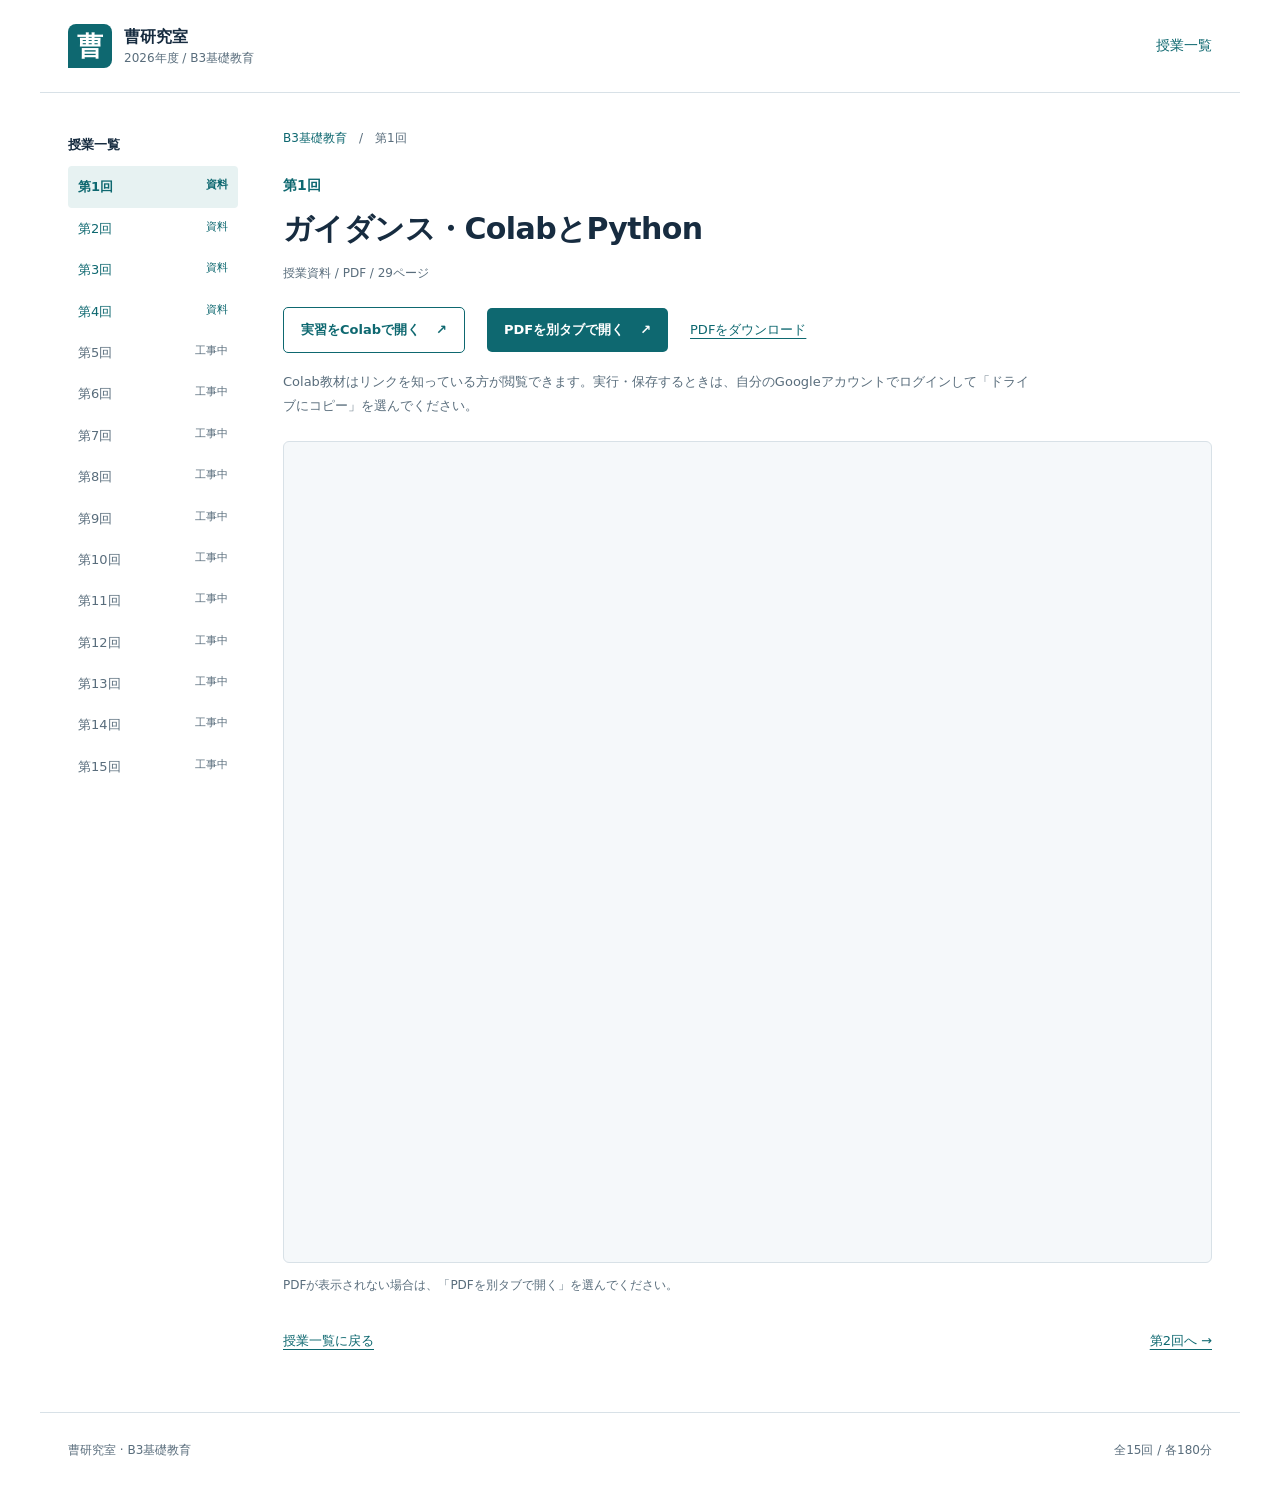
==== commit 5d8230dd: "Publish lesson 4 modeling and identification notebooks with individual presentation assignment" ====
--- a/lessons/01/index.html
+++ b/lessons/01/index.html
@@ -1,2 +1,2 @@
 <!DOCTYPE html>
-<html lang="ja"><head><meta charset="utf-8"/><meta content="width=device-width, initial-scale=1" name="viewport"/><meta content="曹研究室 B3基礎教育。全15回の授業資料。" name="description"/><meta content="#0e6870" name="theme-color"/><title>第1回 ガイダンス・ColabとPython｜曹研究室 B3基礎教育</title><link href="../../assets/favicon.svg" rel="icon" type="image/svg+xml"/><link href="../../assets/styles.css" rel="stylesheet"/></head><body><a class="skip" href="#main">本文へ移動</a><header class="site-header"><a class="brand" href="../../"><span aria-hidden="true" class="brand-mark">曹</span><span>曹研究室<span class="brand-sub">2026年度 / B3基礎教育</span></span></a><a class="all-lessons" href="../../">授業一覧</a></header><main class="lesson-layout" id="main"><aside class="course-nav"><p>授業一覧</p><nav aria-label="各回の資料"><ol><li><a aria-current="page" href="../01/"><span>第1回</span><span class="nav-status">資料</span></a></li><li><a href="../02/"><span>第2回</span><span class="nav-status">資料</span></a></li><li><a href="../03/"><span>第3回</span><span class="nav-status">資料</span></a></li><li class="nav-pending"><span>第4回</span><span class="nav-status">工事中</span></li><li class="nav-pending"><span>第5回</span><span class="nav-status">工事中</span></li><li class="nav-pending"><span>第6回</span><span class="nav-status">工事中</span></li><li class="nav-pending"><span>第7回</span><span class="nav-status">工事中</span></li><li class="nav-pending"><span>第8回</span><span class="nav-status">工事中</span></li><li class="nav-pending"><span>第9回</span><span class="nav-status">工事中</span></li><li class="nav-pending"><span>第10回</span><span class="nav-status">工事中</span></li><li class="nav-pending"><span>第11回</span><span class="nav-status">工事中</span></li><li class="nav-pending"><span>第12回</span><span class="nav-status">工事中</span></li><li class="nav-pending"><span>第13回</span><span class="nav-status">工事中</span></li><li class="nav-pending"><span>第14回</span><span class="nav-status">工事中</span></li><li class="nav-pending"><span>第15回</span><span class="nav-status">工事中</span></li></ol></nav></aside><article class="lesson-page"><nav aria-label="パンくず" class="breadcrumb"><a href="../../">B3基礎教育</a><span aria-hidden="true">/</span><span>第1回</span></nav><header class="lesson-heading"><p class="course-label">第1回</p><h1>ガイダンス・ColabとPython</h1><p class="pdf-description">授業資料 / PDF / 29ページ</p></header><div class="pdf-actions"><a class="button colab" href="https://colab.research.google.com/drive/1ZdDFFNfeDRK4dEzME4E3wEAp5zHElpoN?usp=sharing" rel="noopener" target="_blank">実習をColabで開く <span aria-hidden="true">↗</span></a><a class="button primary" href="../../materials/01/slides.pdf" rel="noopener" target="_blank">PDFを別タブで開く <span aria-hidden="true">↗</span></a><a class="download-link" download="B3_第1回.pdf" href="../../materials/01/slides.pdf">PDFをダウンロード</a></div><p class="colab-note">Colab教材はリンクを知っている方が閲覧できます。実行・保存するときは、自分のGoogleアカウントでログインして「ドライブにコピー」を選んでください。</p><div class="pdf-viewer"><iframe src="../../materials/01/slides.pdf#view=FitH" title="第1回 ガイダンス・ColabとPython 授業資料PDF"></iframe></div><p class="viewer-note">PDFが表示されない場合は、「PDFを別タブで開く」を選んでください。</p><nav aria-label="授業の移動" class="lesson-bottom"><a href="../../">授業一覧に戻る</a><a href="../02/">第2回へ →</a></nav></article></main><footer class="site-footer"><span>曹研究室 · B3基礎教育</span><span>全15回 / 各180分</span></footer></body></html>+<html lang="ja"><head><meta charset="utf-8"/><meta content="width=device-width, initial-scale=1" name="viewport"/><meta content="曹研究室 B3基礎教育。全15回の授業資料。" name="description"/><meta content="#0e6870" name="theme-color"/><title>第1回 ガイダンス・ColabとPython｜曹研究室 B3基礎教育</title><link href="../../assets/favicon.svg" rel="icon" type="image/svg+xml"/><link href="../../assets/styles.css" rel="stylesheet"/></head><body><a class="skip" href="#main">本文へ移動</a><header class="site-header"><a class="brand" href="../../"><span aria-hidden="true" class="brand-mark">曹</span><span>曹研究室<span class="brand-sub">2026年度 / B3基礎教育</span></span></a><a class="all-lessons" href="../../">授業一覧</a></header><main class="lesson-layout" id="main"><aside class="course-nav"><p>授業一覧</p><nav aria-label="各回の資料"><ol><li><a aria-current="page" href="../01/"><span>第1回</span><span class="nav-status">資料</span></a></li><li><a href="../02/"><span>第2回</span><span class="nav-status">資料</span></a></li><li><a href="../03/"><span>第3回</span><span class="nav-status">資料</span></a></li><li><a href="../04/"><span>第4回</span><span class="nav-status">資料</span></a></li><li class="nav-pending"><span>第5回</span><span class="nav-status">工事中</span></li><li class="nav-pending"><span>第6回</span><span class="nav-status">工事中</span></li><li class="nav-pending"><span>第7回</span><span class="nav-status">工事中</span></li><li class="nav-pending"><span>第8回</span><span class="nav-status">工事中</span></li><li class="nav-pending"><span>第9回</span><span class="nav-status">工事中</span></li><li class="nav-pending"><span>第10回</span><span class="nav-status">工事中</span></li><li class="nav-pending"><span>第11回</span><span class="nav-status">工事中</span></li><li class="nav-pending"><span>第12回</span><span class="nav-status">工事中</span></li><li class="nav-pending"><span>第13回</span><span class="nav-status">工事中</span></li><li class="nav-pending"><span>第14回</span><span class="nav-status">工事中</span></li><li class="nav-pending"><span>第15回</span><span class="nav-status">工事中</span></li></ol></nav></aside><article class="lesson-page"><nav aria-label="パンくず" class="breadcrumb"><a href="../../">B3基礎教育</a><span aria-hidden="true">/</span><span>第1回</span></nav><header class="lesson-heading"><p class="course-label">第1回</p><h1>ガイダンス・ColabとPython</h1><p class="pdf-description">授業資料 / PDF / 29ページ</p></header><div class="pdf-actions"><a class="button colab" href="https://colab.research.google.com/drive/1ZdDFFNfeDRK4dEzME4E3wEAp5zHElpoN?usp=sharing" rel="noopener" target="_blank">実習をColabで開く <span aria-hidden="true">↗</span></a><a class="button primary" href="../../materials/01/slides.pdf" rel="noopener" target="_blank">PDFを別タブで開く <span aria-hidden="true">↗</span></a><a class="download-link" download="B3_第1回.pdf" href="../../materials/01/slides.pdf">PDFをダウンロード</a></div><p class="colab-note">Colab教材はリンクを知っている方が閲覧できます。実行・保存するときは、自分のGoogleアカウントでログインして「ドライブにコピー」を選んでください。</p><div class="pdf-viewer"><iframe src="../../materials/01/slides.pdf#view=FitH" title="第1回 ガイダンス・ColabとPython 授業資料PDF"></iframe></div><p class="viewer-note">PDFが表示されない場合は、「PDFを別タブで開く」を選んでください。</p><nav aria-label="授業の移動" class="lesson-bottom"><a href="../../">授業一覧に戻る</a><a href="../02/">第2回へ →</a></nav></article></main><footer class="site-footer"><span>曹研究室 · B3基礎教育</span><span>全15回 / 各180分</span></footer></body></html>
